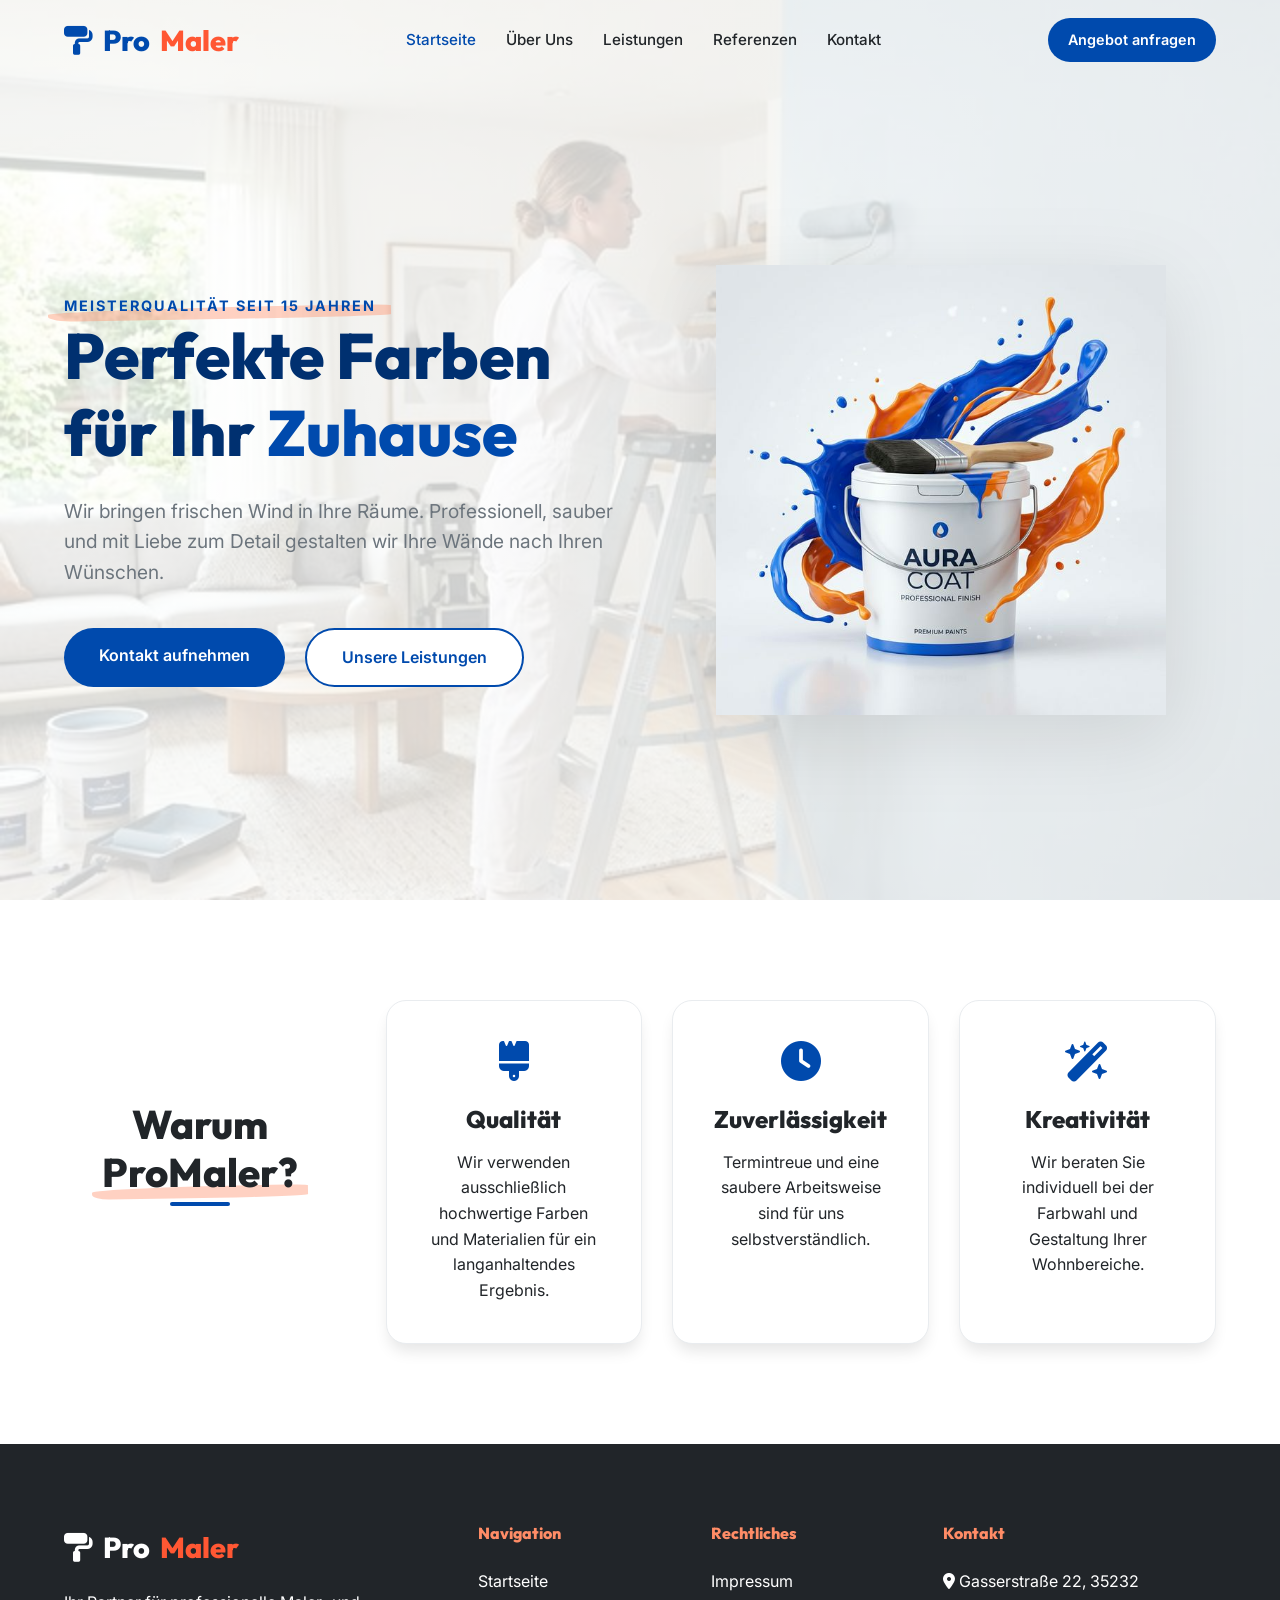
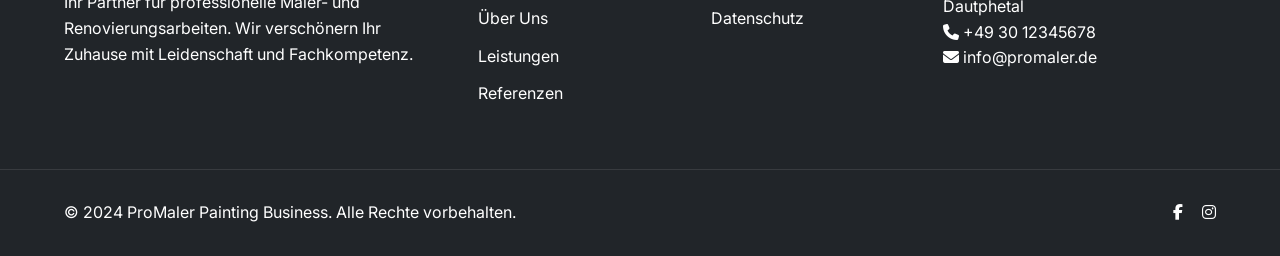
==== index.html @ 611ec89a "Initial commit - ProMaler Website" ====
<!DOCTYPE html>
<html lang="de">
<head>
    <meta charset="UTF-8">
    <meta name="viewport" content="width=device-width, initial-scale=1.0">
    <title>ProMaler | Perfekte Farben für Ihr Zuhause</title>
    <meta name="description" content="Professionelle Malerarbeiten, Innen- und Außenanstrich, Tapezierarbeiten und mehr. Qualität und Leidenschaft von ProMaler.">
    
    <!-- Styles -->
    <link rel="stylesheet" href="css/style.css">
    <!-- FontAwesome for Icons -->
    <link rel="stylesheet" href="https://cdnjs.cloudflare.com/ajax/libs/font-awesome/6.5.1/css/all.min.css">
</head>
<body>

    <!-- Header -->
    <header id="main-header">
        <div class="nav-container">
            <a href="index.html" class="logo">
                <i class="fas fa-paint-roller"></i>
                Pro<span>Maler</span>
            </a>
            <nav class="nav-links">
                <a href="index.html" class="active">Startseite</a>
                <a href="ueber-uns.html">Über Uns</a>
                <a href="leistungen.html">Leistungen</a>
                <a href="referenzen.html">Referenzen</a>
                <a href="kontakt.html">Kontakt</a>
            </nav>
            <a href="kontakt.html" class="nav-cta">Angebot anfragen</a>
        </div>
    </header>

    <!-- Hero Section -->
    <section class="hero">
        <div class="paint-splash-container">
            <div class="splash splash-1"></div>
            <div class="splash splash-2"></div>
        </div>
        <div class="hero-content">
            <div class="hero-text">
                <span class="brush-stroke" style="color: var(--primary); font-weight: 700; text-transform: uppercase; letter-spacing: 2px; font-size: 0.9rem;">Meisterqualität seit 15 Jahren</span>
                <h1>Perfekte Farben für Ihr <span style="color: var(--primary);">Zuhause</span></h1>
                <p>Wir bringen frischen Wind in Ihre Räume. Professionell, sauber und mit Liebe zum Detail gestalten wir Ihre Wände nach Ihren Wünschen.</p>
                <div class="hero-btns">
                    <a href="kontakt.html" class="btn btn-primary">Kontakt aufnehmen</a>
                    <a href="leistungen.html" class="btn btn-secondary">Unsere Leistungen</a>
                </div>
            </div>
            <div class="hero-illustration">
                <img src="images/hero-illustration.png" alt="Maler Illustration">
            </div>
        </div>
    </section>

    <!-- Services Preview -->
    <section class="services-preview" style="position: relative;">
        <div class="paint-splash-container">
            <div class="splash splash-2" style="left: -100px; top: 20%; opacity: 0.05;"></div>
        </div>
        <div class="hero-content">
            <h2 class="section-title text-center">Warum <span class="brush-stroke">ProMaler?</span></h2>
            <div class="preview-grid">
                <div class="preview-card">
                    <i class="fas fa-brush"></i>
                    <h3>Qualität</h3>
                    <p>Wir verwenden ausschließlich hochwertige Farben und Materialien für ein langanhaltendes Ergebnis.</p>
                </div>
                <div class="preview-card">
                    <i class="fas fa-clock"></i>
                    <h3>Zuverlässigkeit</h3>
                    <p>Termintreue und eine saubere Arbeitsweise sind für uns selbstverständlich.</p>
                </div>
                <div class="preview-card">
                    <i class="fas fa-wand-magic-sparkles"></i>
                    <h3>Kreativität</h3>
                    <p>Wir beraten Sie individuell bei der Farbwahl und Gestaltung Ihrer Wohnbereiche.</p>
                </div>
            </div>
        </div>
    </section>

    <!-- Footer -->
    <footer>
        <div class="footer-container">
            <div class="footer-about">
                <a href="index.html" class="logo" style="color: white; margin-bottom: 20px;">
                    <i class="fas fa-paint-roller"></i>
                    Pro<span style="color: var(--accent);">Maler</span>
                </a>
                <p>Ihr Partner für professionelle Maler- und Renovierungsarbeiten. Wir verschönern Ihr Zuhause mit Leidenschaft und Fachkompetenz.</p>
            </div>
            <div class="footer-links">
                <h4>Navigation</h4>
                <ul>
                    <li><a href="index.html">Startseite</a></li>
                    <li><a href="ueber-uns.html">Über Uns</a></li>
                    <li><a href="leistungen.html">Leistungen</a></li>
                    <li><a href="referenzen.html">Referenzen</a></li>
                </ul>
            </div>
            <div class="footer-links">
                <h4>Rechtliches</h4>
                <ul>
                    <li><a href="impressum.html">Impressum</a></li>
                    <li><a href="datenschutz.html">Datenschutz</a></li>
                </ul>
            </div>
            <div class="footer-contact">
                <h4>Kontakt</h4>
                <p><i class="fas fa-map-marker-alt"></i> Gasserstraße 22, 35232 Dautphetal</p>
                <p><i class="fas fa-phone"></i> +49 30 12345678</p>
                <p><i class="fas fa-envelope"></i> info@promaler.de</p>
            </div>
        </div>
        <div class="footer-bottom">
            <div class="footer-container" style="margin-bottom: 0; display: flex; justify-content: space-between;">
                <p>&copy; 2024 ProMaler Painting Business. Alle Rechte vorbehalten.</p>
                <div class="socials">
                    <a href="#" style="margin-left: 15px;"><i class="fab fa-facebook-f"></i></a>
                    <a href="#" style="margin-left: 15px;"><i class="fab fa-instagram"></i></a>
                </div>
            </div>
        </div>
    </footer>

    <!-- Scripts -->
    <script src="js/script.js"></script>
</body>
</html>
---- css/style.css ----
/* 
    ProMaler - Main Stylesheet
    Design System for a professional painting company
*/

@import url('https://fonts.googleapis.com/css2?family=Inter:wght@300;400;500;600;700&family=Outfit:wght@600;700;800&display=swap');

:root {
    /* Colors */
    --primary: #004AAD;
    --primary-light: #3371C6;
    --primary-dark: #003070;
    --accent: #FF5733;
    --accent-soft: #FF8C66;
    --bg-light: #F8F9FA;
    --bg-white: #FFFFFF;
    --text-dark: #212529;
    --text-muted: #6C757D;
    --border-color: #E9ECEF;
    
    /* Layout */
    --container-width: 1200px;
    --header-height: 80px;
    --section-padding: 100px 0;
    
    /* Effects */
    --shadow-sm: 0 4px 6px -1px rgba(0,0,0,0.05);
    --shadow-md: 0 10px 15px -3px rgba(0,0,0,0.1);
    --shadow-lg: 0 20px 25px -5px rgba(0,0,0,0.1), 0 10px 10px -5px rgba(0,0,0,0.04);
    --transition: all 0.4s cubic-bezier(0.175, 0.885, 0.32, 1.275);
    --glass-bg: rgba(255, 255, 255, 0.88);
    --glass-blur: blur(12px);
    
    /* Paint Sprinkles */
    --paint-blue: rgba(0, 74, 173, 0.08);
    --paint-orange: rgba(255, 87, 51, 0.08);
}

/* Base Reset */
* {
    margin: 0;
    padding: 0;
    box-sizing: border-box;
}

html {
    scroll-behavior: smooth;
}

body {
    font-family: 'Inter', sans-serif;
    color: var(--text-dark);
    line-height: 1.6;
    background-color: var(--bg-white);
    overflow-x: hidden;
}

h1, h2, h3, h4 {
    font-family: 'Outfit', sans-serif;
    font-weight: 800;
    line-height: 1.2;
}

a {
    text-decoration: none;
    color: inherit;
    transition: var(--transition);
}

ul {
    list-style: none;
}

img {
    max-width: 100%;
    display: block;
}

/* Typography Utilities */
.text-center { text-align: center; }
.section-title {
    font-size: 2.5rem;
    margin-bottom: 3rem;
    position: relative;
    display: inline-block;
}

.section-title::after {
    content: '';
    position: absolute;
    bottom: -10px;
    left: 50%;
    transform: translateX(-50%);
    width: 60px;
    height: 4px;
    background: var(--primary);
    border-radius: 2px;
}

/* Paint Specific Effects */
.paint-splash-container {
    position: absolute;
    top: 0;
    left: 0;
    width: 100%;
    height: 100%;
    overflow: hidden;
    z-index: -1;
    pointer-events: none;
}

.splash {
    position: absolute;
    width: 300px;
    height: 300px;
    background: radial-gradient(circle at center, var(--paint-blue) 0%, transparent 70%);
    filter: blur(40px);
}

.splash-1 { top: 10%; left: -100px; }
.splash-2 { bottom: 10%; right: -100px; width: 400px; height: 400px; background: radial-gradient(circle at center, var(--paint-orange) 0%, transparent 70%); }

.brush-stroke {
    position: relative;
    display: inline-block;
    z-index: 1;
}

.brush-stroke::before {
    content: '';
    position: absolute;
    bottom: -2px;
    left: -5%;
    width: 110%;
    height: 12px;
    background: var(--accent-soft);
    z-index: -1;
    opacity: 0.4;
    transform: rotate(-1deg);
    border-radius: 100% 20% 50% 10% / 50% 10% 20% 50%;
    transition: var(--transition);
}

.brush-stroke:hover::before {
    height: 15px;
    opacity: 0.6;
    transform: rotate(0deg) scaleX(1.1);
}

.paint-dot {
    position: absolute;
    width: 8px;
    height: 8px;
    background: var(--primary);
    border-radius: 50%;
    opacity: 0.3;
}

/* Header */
header {
    height: var(--header-height);
    position: fixed;
    top: 0;
    left: 0;
    width: 100%;
    z-index: 1000;
    display: flex;
    align-items: center;
    transition: var(--transition);
}

header.sticky {
    background: var(--glass-bg);
    backdrop-filter: var(--glass-blur);
    box-shadow: var(--shadow-sm);
    height: 70px;
}

.nav-container {
    max-width: var(--container-width);
    margin: 0 auto;
    width: 90%;
    display: flex;
    justify-content: space-between;
    align-items: center;
}

.container {
    max-width: var(--container-width);
    margin: 0 auto;
    width: 90%;
}

.logo {
    font-family: 'Outfit', sans-serif;
    font-size: 1.8rem;
    font-weight: 800;
    color: var(--primary);
    display: flex;
    align-items: center;
    gap: 10px;
}

.logo span {
    color: var(--accent);
}

.nav-links {
    display: flex;
    gap: 30px;
}

.nav-links a {
    font-weight: 500;
    font-size: 0.95rem;
}

.nav-links a:hover, .nav-links a.active {
    color: var(--primary);
}

.nav-cta {
    background: var(--primary);
    color: white;
    padding: 10px 20px;
    border-radius: 50px;
    font-weight: 600;
    font-size: 0.9rem;
}

.nav-cta:hover {
    background: var(--primary-dark);
    transform: translateY(-2px);
}

/* Hero Section */
.hero {
    height: 100vh;
    display: flex;
    align-items: center;
    position: relative;
    padding-top: var(--header-height);
    background: linear-gradient(rgba(255,255,255,0.8), rgba(255,255,255,0.8)), url('../images/hero.png');
    background-size: cover;
    background-position: center;
}

.hero-content {
    max-width: var(--container-width);
    margin: 0 auto;
    width: 90%;
    display: flex;
    justify-content: space-between;
    align-items: center;
    gap: 50px;
}

.hero-text {
    flex: 1;
    max-width: 600px;
}

.hero-illustration {
    flex: 1;
    display: flex;
    justify-content: center;
    animation: floating 3s ease-in-out infinite;
}

.hero-illustration img {
    max-width: 450px;
    filter: drop-shadow(0 20px 40px rgba(0,0,0,0.1));
}

@keyframes floating {
    0% { transform: translateY(0px); }
    50% { transform: translateY(-20px); }
    100% { transform: translateY(0px); }
}

/* Subpage Hero Standard Style */
.subpage-hero {
    background: var(--bg-light);
    min-height: 50vh;
    display: flex;
    align-items: center;
    justify-content: center;
    text-align: center;
    padding: 120px 0 80px;
    position: relative;
    overflow: hidden;
}

.subpage-hero .hero-content {
    flex-direction: column;
}

.subpage-hero h1 {
    font-size: 5rem;
    color: var(--primary-dark);
    margin-bottom: 20px;
    position: relative;
    z-index: 1;
    display: inline-block;
    padding: 10px 40px;
}

/* Colored background behind the heading */
.subpage-hero h1::before {
    content: '';
    position: absolute;
    top: 50%;
    left: 50%;
    transform: translate(-50%, -50%);
    width: 100%;
    height: 80%;
    background: var(--paint-blue);
    z-index: -1;
    border-radius: 100px;
    filter: blur(20px);
}

.subpage-hero p {
    font-size: 1.5rem;
    color: var(--text-muted);
    max-width: 800px;
    margin: 0 auto;
}

@media (max-width: 768px) {
    .subpage-hero h1 { font-size: 3rem; padding: 10px 20px; }
    .subpage-hero p { font-size: 1.1rem; }
}

.hero h1 {
    font-size: 4rem;
    margin-bottom: 1.5rem;
    color: var(--primary-dark);
}

.hero p {
    font-size: 1.2rem;
    color: var(--text-muted);
    margin-bottom: 2.5rem;
}

.hero-btns {
    display: flex;
    gap: 20px;
}

.btn {
    padding: 15px 35px;
    border-radius: 50px;
    font-weight: 600;
    cursor: pointer;
    transition: var(--transition);
    display: inline-block;
}

.btn-primary {
    background: var(--primary);
    color: white;
}

.btn-primary:hover {
    background: var(--primary-dark);
    transform: translateY(-3px);
    box-shadow: 0 10px 20px rgba(0,74,173,0.2);
}

.btn-secondary {
    background: white;
    color: var(--primary);
    border: 2px solid var(--primary);
}

.btn-secondary:hover {
    background: var(--primary);
    color: white;
    transform: translateY(-3px);
}

/* Stats/Preview Cards */
.services-preview {
    padding: var(--section-padding);
}

.preview-grid {
    display: grid;
    grid-template-columns: repeat(3, 1fr);
    gap: 30px;
    max-width: var(--container-width);
    margin: 0 auto;
    width: 90%;
}

.preview-card {
    background: var(--bg-white);
    padding: 40px;
    border-radius: 20px;
    box-shadow: var(--shadow-md);
    transition: var(--transition);
    border: 1px solid var(--border-color);
    text-align: center;
}

.preview-card:hover {
    transform: translateY(-10px);
    border-color: var(--primary-light);
}

.preview-card i {
    font-size: 2.5rem;
    color: var(--primary);
    margin-bottom: 1.5rem;
}

.preview-card h3 {
    margin-bottom: 1rem;
    font-size: 1.5rem;
}

/* Footer */
footer {
    background: var(--text-dark);
    color: white;
    padding: 80px 0 30px;
}

.footer-container {
    max-width: var(--container-width);
    margin: 0 auto;
    width: 90%;
    display: grid;
    grid-template-columns: 2fr 1fr 1fr 1.5fr;
    gap: 50px;
    margin-bottom: 50px;
}

.footer-about h3 { color: white; margin-bottom: 20px; }
.footer-links h4, .footer-contact h4 { margin-bottom: 25px; color: var(--accent-soft); }
.footer-links ul li { margin-bottom: 12px; }
.footer-links a:hover { color: var(--accent-soft); }

.footer-bottom {
    border-top: 1px solid rgba(255,255,255,0.1);
    padding-top: 30px;
    display: flex;
    justify-content: space-between;
    align-items: center;
}

/* Responsive */
@media (max-width: 1024px) {
    .preview-grid { grid-template-columns: repeat(2, 1fr); }
    .footer-container { grid-template-columns: repeat(2, 1fr); }
    .hero h1 { font-size: 3rem; }
}

/* Mobile Menu Toggle */
.menu-toggle {
    display: none !important;
    font-size: 1.5rem;
    cursor: pointer;
    color: var(--primary);
}
@media (max-width: 992px) {
    .menu-toggle { display: block !important; }
}

@media (max-width: 992px) {
    .about-grid {
        grid-template-columns: 1fr;
        gap: 40px;
        text-align: center;
    }
    
    .about-image {
        order: -1;
    }
    .hero-content {
        flex-direction: column;
        text-align: center;
        gap: 30px;
    }
    
    .hero-text {
        max-width: 100%;
    }
    
    .hero-illustration {
        order: -1;
    }
    
    .hero-illustration img {
        max-width: 300px;
    }

    .hero h1 {
        font-size: 3rem;
    }
}

@media (max-width: 768px) {
    .menu-toggle { display: block; }
    
    /* Global grid stacking */
    .services-grid, .portfolio-grid, .preview-grid, .values-grid {
        grid-template-columns: 1fr !important;
    }
    
    /* Ensure no horizontal overflow */
    .contact-grid {
        grid-template-columns: 1fr !important;
        gap: 40px;
    }
    
    .nav-links {
        display: flex;
        flex-direction: column;
        position: fixed;
        top: var(--header-height);
        right: -100%;
        width: 100%;
        background: var(--bg-white);
        padding: 40px;
        transition: var(--transition);
        box-shadow: var(--shadow-md);
        text-align: center;
        gap: 20px;
    }

    .nav-links.active {
        right: 0;
    }

    .nav-cta { display: none; }
}

/* Tablet specific grid for Services */
@media (min-width: 769px) and (max-width: 1024px) {
    .services-grid {
        grid-template-columns: repeat(2, 1fr) !important;
    }
}
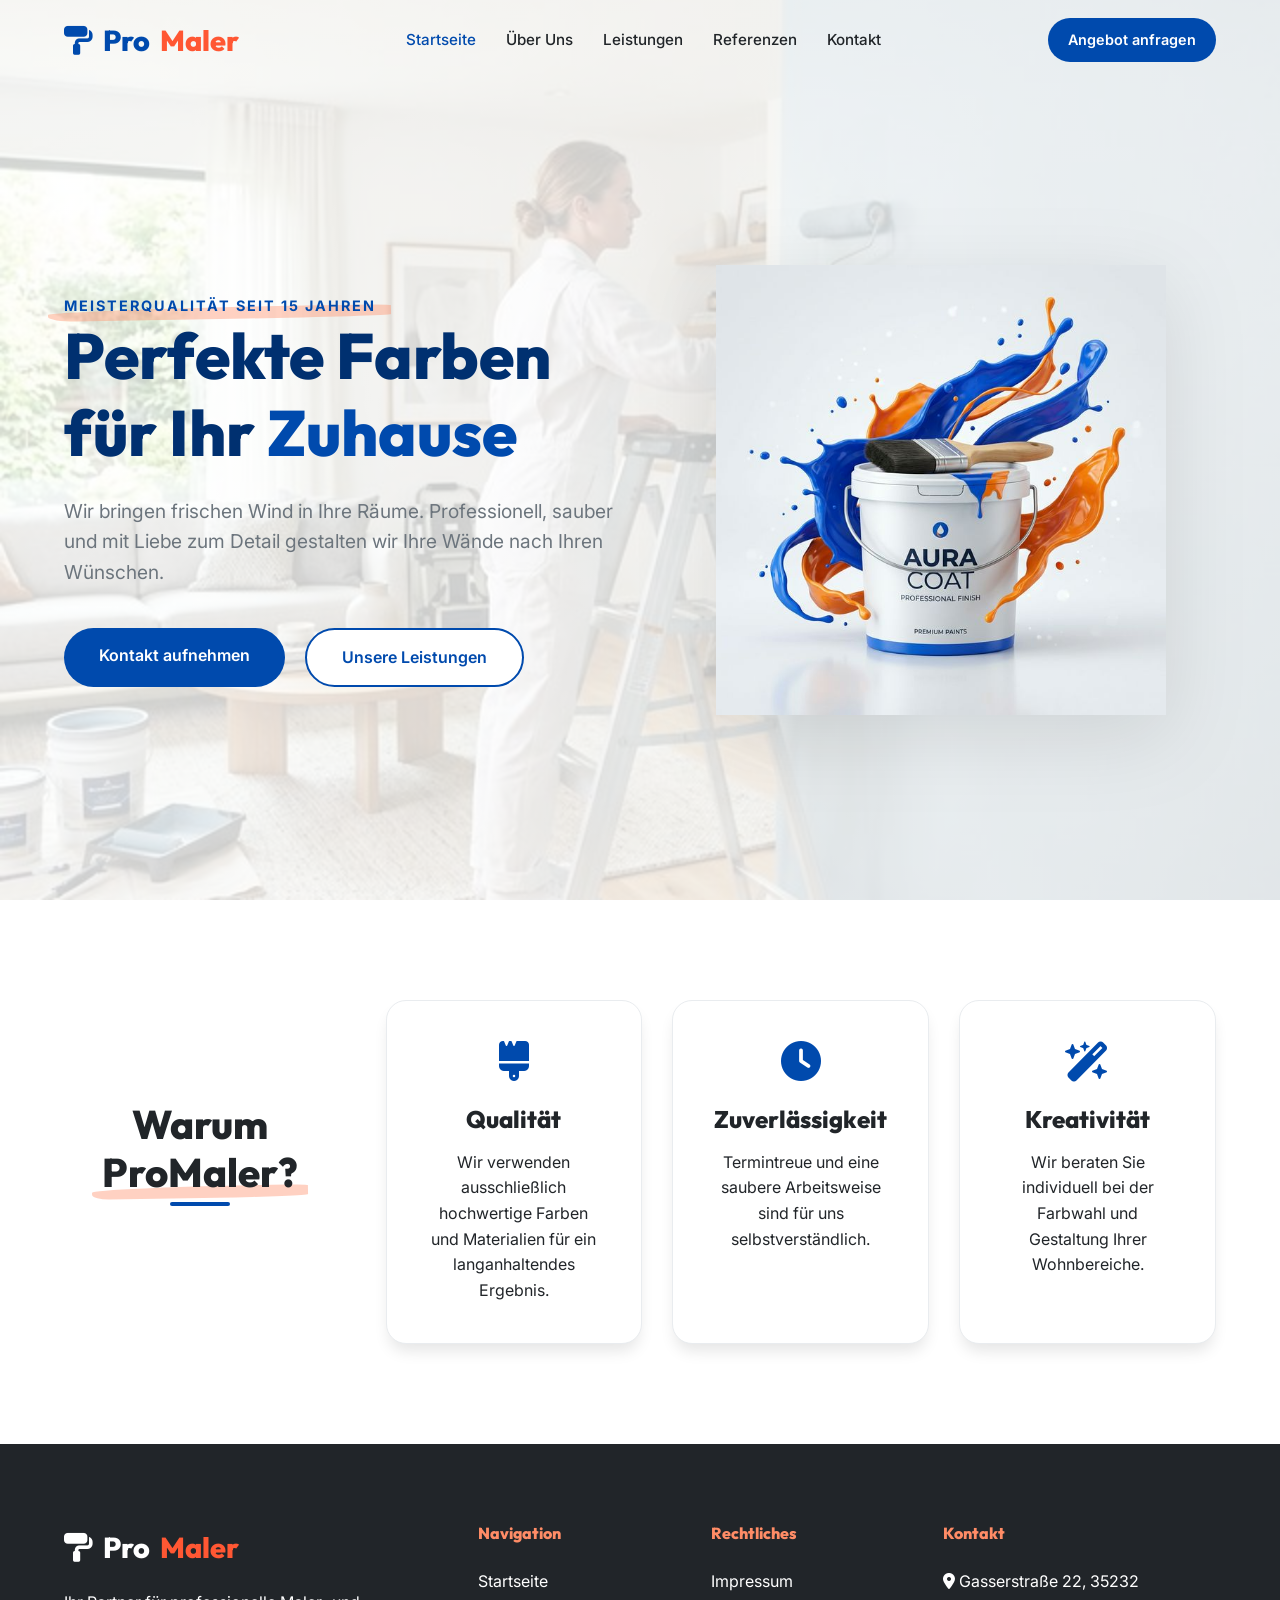
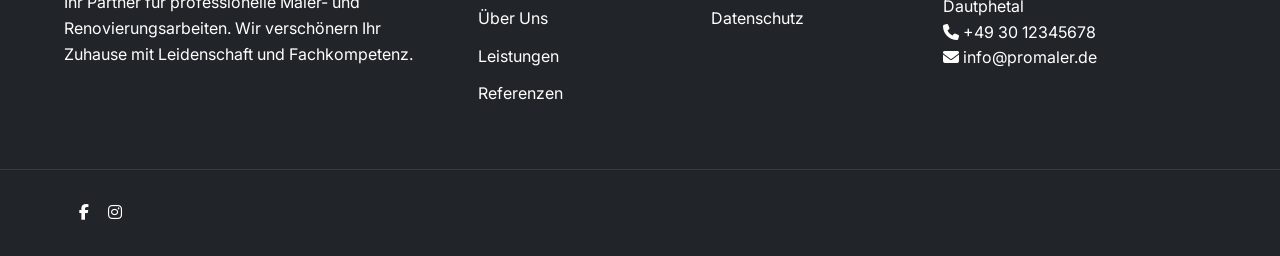
==== commit 9f847749: "Remove copyright text from footers" ====
--- a/index.html
+++ b/index.html
@@ -33,10 +33,10 @@
 
     <!-- Hero Section -->
     <section class="hero">
-        <div class="paint-splash-container">
+        <!-- <div class="paint-splash-container">
             <div class="splash splash-1"></div>
             <div class="splash splash-2"></div>
-        </div>
+        </div> -->
         <div class="hero-content">
             <div class="hero-text">
                 <span class="brush-stroke" style="color: var(--primary); font-weight: 700; text-transform: uppercase; letter-spacing: 2px; font-size: 0.9rem;">Meisterqualität seit 15 Jahren</span>
@@ -115,7 +115,6 @@
         </div>
         <div class="footer-bottom">
             <div class="footer-container" style="margin-bottom: 0; display: flex; justify-content: space-between;">
-                <p>&copy; 2024 ProMaler Painting Business. Alle Rechte vorbehalten.</p>
                 <div class="socials">
                     <a href="#" style="margin-left: 15px;"><i class="fab fa-facebook-f"></i></a>
                     <a href="#" style="margin-left: 15px;"><i class="fab fa-instagram"></i></a>
--- a/css/style.css
+++ b/css/style.css
@@ -491,6 +491,8 @@
     
     .hero-illustration {
         order: -1;
+        margin-top: 100px !important;
+        margin-bottom: 20px;
     }
     
     .hero-illustration img {
@@ -498,7 +500,46 @@
     }
 
     .hero h1 {
-        font-size: 3rem;
+        font-size: 2.5rem;
+    }
+
+    .hero {
+        height: auto !important;
+        min-height: 100vh;
+        padding-top: 80px !important;
+        padding-bottom: 60px;
+        display: block !important;
+    }
+
+    .hero-content {
+        display: flex;
+        flex-direction: column;
+        align-items: center;
+    }
+}
+@media (max-width: 768px) {
+    .about-grid {
+        display: flex !important;
+        flex-direction: column !important;
+        text-align: center !important;
+        gap: 20px !important;
+    }
+    
+    .about-text {
+        order: 1 !important;
+    }
+    
+    .about-image {
+        order: 2 !important;
+        margin-top: 15px !important;
+    }
+    
+    .about-image img {
+        width: 100% !important;
+    }
+    
+    .about-text p {
+        font-size: 16px !important;
     }
 }
 
@@ -544,3 +585,41 @@
         grid-template-columns: repeat(2, 1fr) !important;
     }
 }
+/* ==========================================================================
+   FINAL RESPONSIVE FIXES (Force Overrides)
+   ========================================================================== */
+
+@media (max-width: 992px) {
+    .hero {
+        height: auto !important;
+        min-height: calc(100vh - 80px) !important;
+        padding-top: 140px !important; /* Huge padding to clear header */
+        padding-bottom: 60px;
+        display: block !important;
+        position: relative !important;
+    }
+
+    .hero-content {
+        display: flex !important;
+        flex-direction: column !important;
+        align-items: center !important;
+        gap: 40px !important;
+    }
+
+    .hero-illustration {
+        order: -1 !important;
+        margin-top: 0 !important;
+        margin-bottom: 30px !important;
+        background: none !important; /* Explicitly remove any field */
+    }
+    
+    .hero h1 {
+        font-size: 2.5rem !important;
+        line-height: 1.2;
+    }
+
+    .hero-illustration img {
+        max-width: 280px !important;
+        margin: 0 auto !important;
+    }
+}
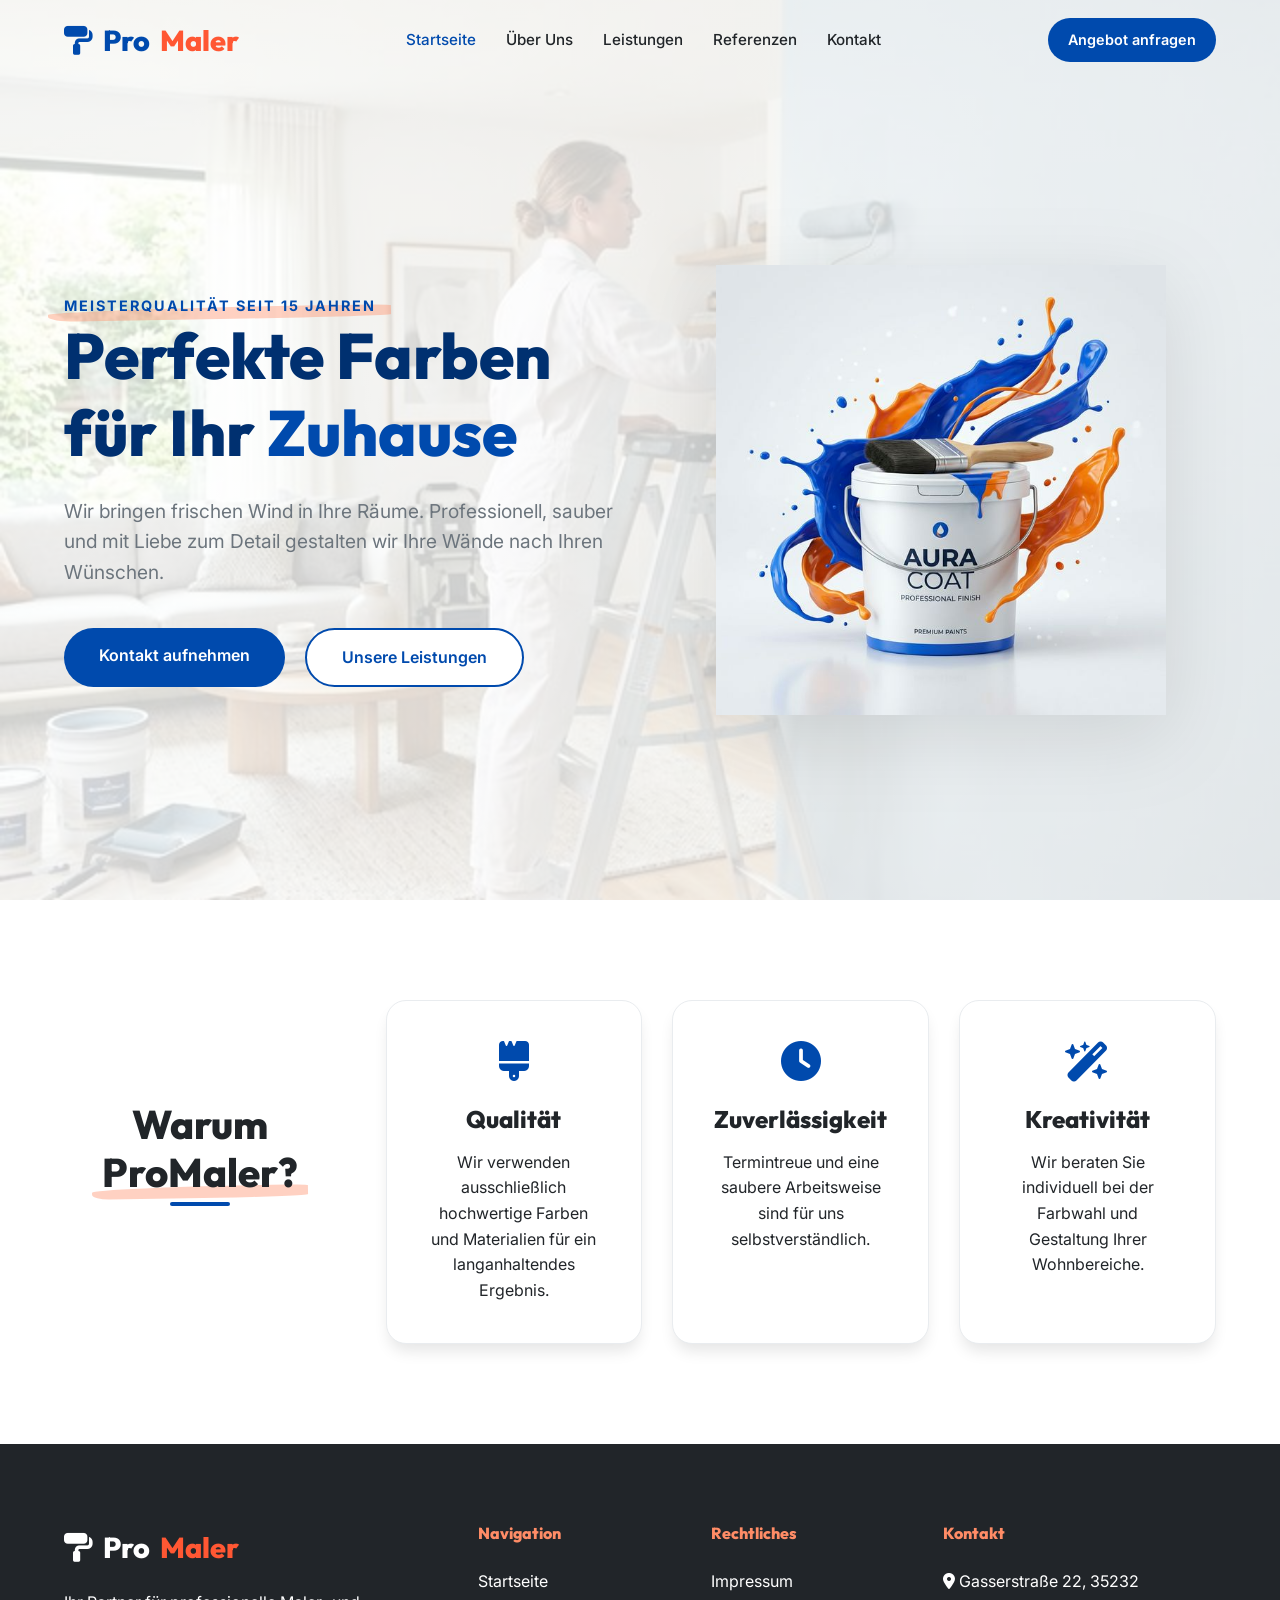
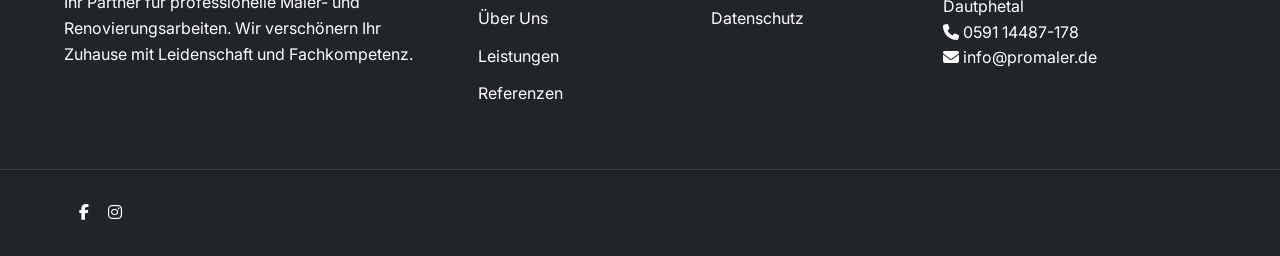
==== commit 1574091e: "Add favicon, update contact phone, and configure email links" ====
--- a/index.html
+++ b/index.html
@@ -10,6 +10,8 @@
     <link rel="stylesheet" href="css/style.css">
     <!-- FontAwesome for Icons -->
     <link rel="stylesheet" href="https://cdnjs.cloudflare.com/ajax/libs/font-awesome/6.5.1/css/all.min.css">
+    <!-- Favicon -->
+    <link rel="icon" type="image/png" href="favicon.png">
 </head>
 <body>
 
@@ -109,8 +111,8 @@
             <div class="footer-contact">
                 <h4>Kontakt</h4>
                 <p><i class="fas fa-map-marker-alt"></i> Gasserstraße 22, 35232 Dautphetal</p>
-                <p><i class="fas fa-phone"></i> +49 30 12345678</p>
-                <p><i class="fas fa-envelope"></i> info@promaler.de</p>
+                <p><i class="fas fa-phone"></i> 0591 14487-178</p>
+                <p><i class="fas fa-envelope"></i> <a href="mailto:info@webtech-agentur.de" style="color: inherit; text-decoration: none;">info@promaler.de</a></p>
             </div>
         </div>
         <div class="footer-bottom">
